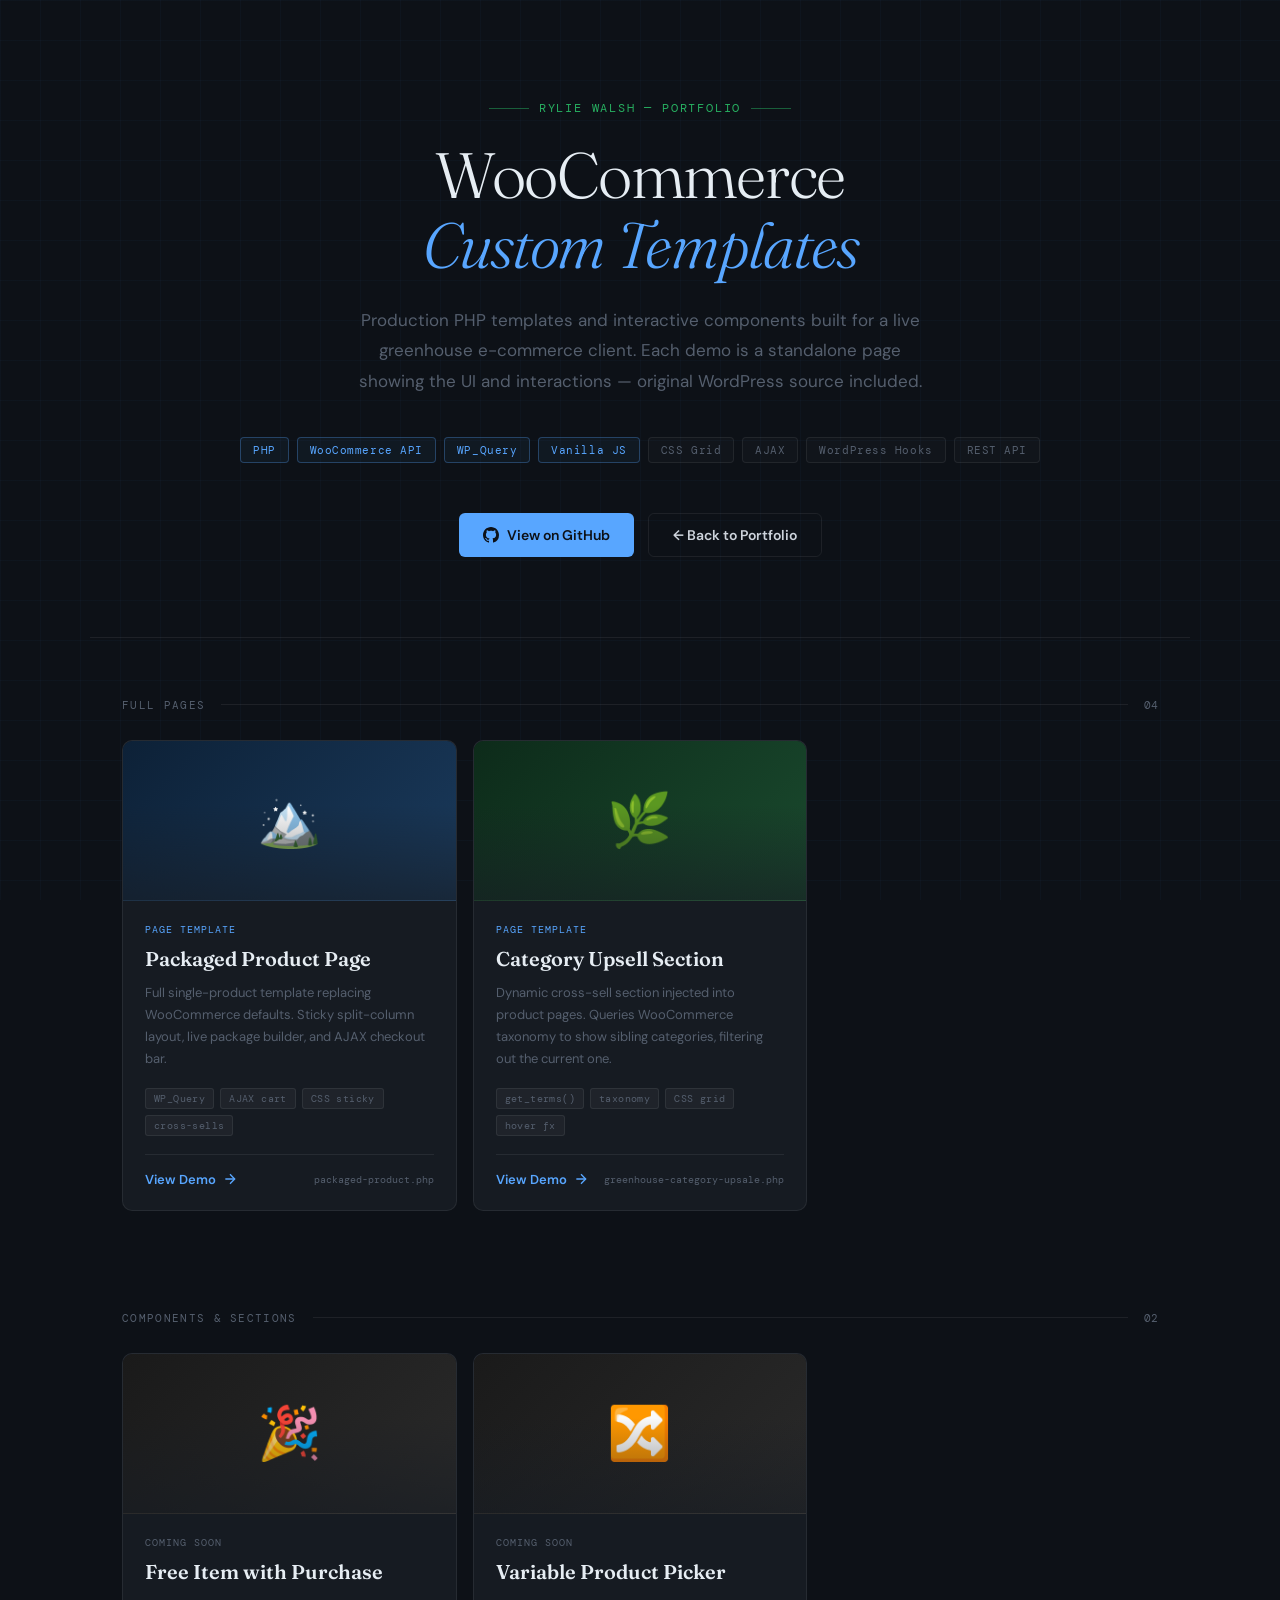
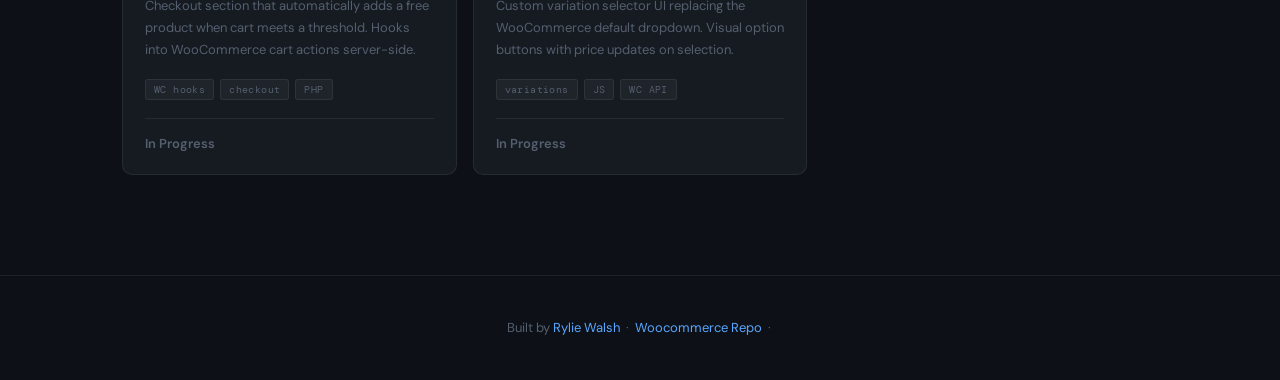
==== index.html @ b9f31f08 "Add index.html Add github pages main navigation and home page" ====
<!DOCTYPE html>
<html lang="en">
<head>
<meta charset="UTF-8">
<meta name="viewport" content="width=device-width, initial-scale=1.0">
<title>WooCommerce Templates — Rylie Walsh</title>
<link rel="preconnect" href="https://fonts.googleapis.com">
<link href="https://fonts.googleapis.com/css2?family=Fraunces:ital,wght@0,300;0,600;0,700;1,300&family=DM+Mono:wght@400;500&family=DM+Sans:wght@400;500;600&display=swap" rel="stylesheet">

<style>
:root {
  --green:  #27ae60;
  --blue:   #3498db;
  --dark:   #0d1117;
  --darker: #090d12;
  --card:   #161b22;
  --border: rgba(255,255,255,0.07);
  --text:   #cdd3db;
  --muted:  #555f6e;
  --accent: #58a6ff;
}

*, *::before, *::after { box-sizing: border-box; margin: 0; padding: 0; }

html { scroll-behavior: smooth; }

body {
  font-family: 'DM Sans', sans-serif;
  background: var(--dark);
  color: var(--text);
  min-height: 100vh;
  overflow-x: hidden;
}

/* ── Background grid ── */
body::before {
  content: '';
  position: fixed;
  inset: 0;
  background-image:
    linear-gradient(rgba(88,166,255,0.03) 1px, transparent 1px),
    linear-gradient(90deg, rgba(88,166,255,0.03) 1px, transparent 1px);
  background-size: 40px 40px;
  pointer-events: none;
  z-index: 0;
}

/* ── Hero ── */
.hero {
  position: relative;
  z-index: 1;
  max-width: 900px;
  margin: 0 auto;
  padding: 100px 32px 80px;
  text-align: center;
}

.hero-eyebrow {
  font-family: 'DM Mono', monospace;
  font-size: 12px;
  letter-spacing: 0.15em;
  text-transform: uppercase;
  color: var(--green);
  margin-bottom: 24px;
  display: flex;
  align-items: center;
  justify-content: center;
  gap: 10px;
}
.hero-eyebrow::before,
.hero-eyebrow::after {
  content: '';
  display: block;
  width: 40px;
  height: 1px;
  background: var(--green);
  opacity: 0.5;
}

.hero h1 {
  font-family: 'Fraunces', serif;
  font-size: clamp(36px, 6vw, 64px);
  font-weight: 300;
  line-height: 1.1;
  color: #e6edf3;
  margin-bottom: 24px;
  letter-spacing: -0.02em;
}
.hero h1 em {
  font-style: italic;
  color: var(--accent);
}

.hero-desc {
  font-size: 17px;
  line-height: 1.8;
  color: var(--muted);
  max-width: 580px;
  margin: 0 auto 40px;
}

.hero-stack {
  display: flex;
  flex-wrap: wrap;
  gap: 8px;
  justify-content: center;
  margin-bottom: 50px;
}
.stack-tag {
  font-family: 'DM Mono', monospace;
  font-size: 11px;
  padding: 5px 12px;
  border-radius: 4px;
  border: 1px solid var(--border);
  color: var(--muted);
  background: rgba(255,255,255,0.02);
  letter-spacing: 0.05em;
}
.stack-tag.hi { border-color: rgba(88,166,255,0.3); color: var(--accent); background: rgba(88,166,255,0.05); }

.hero-links {
  display: flex;
  gap: 14px;
  justify-content: center;
  flex-wrap: wrap;
}
.btn {
  display: inline-flex;
  align-items: center;
  gap: 8px;
  padding: 12px 24px;
  border-radius: 6px;
  font-size: 14px;
  font-weight: 600;
  text-decoration: none;
  transition: all 0.2s;
  cursor: pointer;
  border: none;
}
.btn-primary {
  background: var(--accent);
  color: #0d1117;
}
.btn-primary:hover { background: #79b8ff; transform: translateY(-1px); }
.btn-ghost {
  background: transparent;
  color: var(--text);
  border: 1px solid var(--border);
}
.btn-ghost:hover { border-color: rgba(255,255,255,0.2); background: rgba(255,255,255,0.04); }

/* ── Divider ── */
.divider {
  position: relative;
  z-index: 1;
  max-width: 1100px;
  margin: 0 auto;
  padding: 0 32px;
  border-top: 1px solid var(--border);
}

/* ── Section label ── */
.section-label {
  position: relative;
  z-index: 1;
  max-width: 1100px;
  margin: 60px auto 28px;
  padding: 0 32px;
  display: flex;
  align-items: center;
  gap: 16px;
}
.section-label-text {
  font-family: 'DM Mono', monospace;
  font-size: 11px;
  letter-spacing: 0.12em;
  text-transform: uppercase;
  color: var(--muted);
  white-space: nowrap;
}
.section-label-line {
  flex: 1;
  height: 1px;
  background: var(--border);
}
.section-label-count {
  font-family: 'DM Mono', monospace;
  font-size: 11px;
  color: var(--muted);
}

/* ── Cards grid ── */
.cards-grid {
  position: relative;
  z-index: 1;
  max-width: 1100px;
  margin: 0 auto;
  padding: 0 32px 40px;
  display: grid;
  grid-template-columns: repeat(auto-fill, minmax(320px, 1fr));
  gap: 16px;
}

/* ── Card ── */
.card {
  background: var(--card);
  border: 1px solid var(--border);
  border-radius: 10px;
  overflow: hidden;
  text-decoration: none;
  display: flex;
  flex-direction: column;
  transition: all 0.25s ease;
  position: relative;
}
.card:hover {
  border-color: rgba(88,166,255,0.3);
  transform: translateY(-3px);
  box-shadow: 0 12px 40px rgba(0,0,0,0.4);
}
.card.coming-soon {
  opacity: 0.5;
  cursor: default;
  pointer-events: none;
}

/* Card preview area */
.card-preview {
  height: 160px;
  display: flex;
  align-items: center;
  justify-content: center;
  font-size: 52px;
  position: relative;
  overflow: hidden;
  border-bottom: 1px solid var(--border);
}
.card-preview::after {
  content: '';
  position: absolute;
  inset: 0;
  background: linear-gradient(180deg, transparent 40%, rgba(22,27,34,0.6) 100%);
}

/* Card body */
.card-body { padding: 22px; flex: 1; display: flex; flex-direction: column; }

.card-type {
  font-family: 'DM Mono', monospace;
  font-size: 10px;
  letter-spacing: 0.1em;
  text-transform: uppercase;
  margin-bottom: 10px;
}
.card-type.page  { color: var(--accent); }
.card-type.section { color: var(--green); }
.card-type.coming { color: var(--muted); }

.card-title {
  font-family: 'Fraunces', serif;
  font-size: 20px;
  font-weight: 600;
  color: #e6edf3;
  margin-bottom: 10px;
  line-height: 1.3;
}

.card-desc {
  font-size: 13px;
  color: var(--muted);
  line-height: 1.7;
  flex: 1;
  margin-bottom: 18px;
}

.card-tags {
  display: flex;
  flex-wrap: wrap;
  gap: 6px;
  margin-bottom: 18px;
}
.card-tag {
  font-family: 'DM Mono', monospace;
  font-size: 10px;
  padding: 3px 8px;
  border-radius: 3px;
  background: rgba(255,255,255,0.04);
  border: 1px solid var(--border);
  color: var(--muted);
  letter-spacing: 0.04em;
}

.card-footer {
  display: flex;
  align-items: center;
  justify-content: space-between;
  padding-top: 16px;
  border-top: 1px solid var(--border);
}
.card-link-text {
  font-size: 13px;
  font-weight: 600;
  color: var(--accent);
  display: flex;
  align-items: center;
  gap: 6px;
}
.card.coming-soon .card-link-text { color: var(--muted); }
.card-arrow {
  transition: transform 0.2s;
}
.card:hover .card-arrow { transform: translateX(4px); }

/* ── Footer ── */
.site-footer {
  position: relative;
  z-index: 1;
  border-top: 1px solid var(--border);
  margin-top: 60px;
  padding: 40px 32px;
  text-align: center;
}
.site-footer p {
  font-size: 13px;
  color: var(--muted);
  line-height: 1.8;
}
.site-footer a { color: var(--accent); text-decoration: none; }
.site-footer a:hover { text-decoration: underline; }

/* ── Animations ── */
@keyframes fadeUp {
  from { opacity: 0; transform: translateY(20px); }
  to   { opacity: 1; transform: translateY(0); }
}
.hero { animation: fadeUp 0.6s ease both; }
.card { animation: fadeUp 0.5s ease both; }
.card:nth-child(1) { animation-delay: 0.05s; }
.card:nth-child(2) { animation-delay: 0.10s; }
.card:nth-child(3) { animation-delay: 0.15s; }
.card:nth-child(4) { animation-delay: 0.20s; }
.card:nth-child(5) { animation-delay: 0.25s; }
.card:nth-child(6) { animation-delay: 0.30s; }

/* ── Responsive ── */
@media (max-width: 640px) {
  .hero { padding: 70px 20px 50px; }
  .cards-grid { padding: 0 20px 40px; grid-template-columns: 1fr; }
  .section-label { padding: 0 20px; }
}
</style>
</head>
<body>

<!-- Hero -->
<div class="hero">
  <div class="hero-eyebrow">Rylie Walsh — Portfolio</div>
  <h1>WooCommerce<br><em>Custom Templates</em></h1>
  <p class="hero-desc">
    Production PHP templates and interactive components built for a live greenhouse e-commerce client. Each demo is a standalone page showing the UI and interactions — original WordPress source included.
  </p>
  <div class="hero-stack">
    <span class="stack-tag hi">PHP</span>
    <span class="stack-tag hi">WooCommerce API</span>
    <span class="stack-tag hi">WP_Query</span>
    <span class="stack-tag hi">Vanilla JS</span>
    <span class="stack-tag">CSS Grid</span>
    <span class="stack-tag">AJAX</span>
    <span class="stack-tag">WordPress Hooks</span>
    <span class="stack-tag">REST API</span>
  </div>
  <div class="hero-links">
    <a class="btn btn-primary" href="https://github.com/ryliewalsh/woocommerce" target="_blank">
      <svg width="16" height="16" viewBox="0 0 24 24" fill="currentColor"><path d="M12 0C5.37 0 0 5.37 0 12c0 5.31 3.435 9.795 8.205 11.385.6.105.825-.255.825-.57 0-.285-.015-1.23-.015-2.235-3.015.555-3.795-.735-4.035-1.41-.135-.345-.72-1.41-1.23-1.695-.42-.225-1.02-.78-.015-.795.945-.015 1.62.87 1.845 1.23 1.08 1.815 2.805 1.305 3.495.99.105-.78.42-1.305.765-1.605-2.67-.3-5.46-1.335-5.46-5.925 0-1.305.465-2.385 1.23-3.225-.12-.3-.54-1.53.12-3.18 0 0 1.005-.315 3.3 1.23.96-.27 1.98-.405 3-.405s2.04.135 3 .405c2.295-1.56 3.3-1.23 3.3-1.23.66 1.65.24 2.88.12 3.18.765.84 1.23 1.905 1.23 3.225 0 4.605-2.805 5.625-5.475 5.925.435.375.81 1.095.81 2.22 0 1.605-.015 2.895-.015 3.3 0 .315.225.69.825.57A12.02 12.02 0 0 0 24 12c0-6.63-5.37-12-12-12z"/></svg>
      View on GitHub
    </a>
    <a class="btn btn-ghost" href="https://ryliewalsh.github.io" target="_blank">
      ← Back to Portfolio
    </a>
  </div>
</div>

<div class="divider"></div>

<!-- Pages section -->
<div class="section-label">
  <span class="section-label-text">Full Pages</span>
  <div class="section-label-line"></div>
  <span class="section-label-count">04</span>
</div>

<div class="cards-grid">

  <!-- Card 1: Custom Product Page -->
  <a class="card" href="product-pages/packaged-product-demo.html">
    <div class="card-preview" style="background: linear-gradient(135deg, #0d2137 0%, #1a3a5c 100%);">
      🏔️
    </div>
    <div class="card-body">
      <div class="card-type page">Page Template</div>
      <div class="card-title">Packaged Product Page</div>
      <p class="card-desc">Full single-product template replacing WooCommerce defaults. Sticky split-column layout, live package builder, and AJAX checkout bar.</p>
      <div class="card-tags">
        <span class="card-tag">WP_Query</span>
        <span class="card-tag">AJAX cart</span>
        <span class="card-tag">CSS sticky</span>
        <span class="card-tag">cross-sells</span>
      </div>
      <div class="card-footer">
        <span class="card-link-text">
          View Demo
          <svg class="card-arrow" width="16" height="16" viewBox="0 0 24 24" fill="none" stroke="currentColor" stroke-width="2"><line x1="5" y1="12" x2="19" y2="12"/><polyline points="12 5 19 12 12 19"/></svg>
        </span>
        <span style="font-family:'DM Mono',monospace;font-size:10px;color:var(--muted);">packaged-product.php</span>
      </div>
    </div>
  </a>

  <!-- Card 2: Category Upsell -->
  <a class="card" href="category-upsell/demo.html">
    <div class="card-preview" style="background: linear-gradient(135deg, #0d2b1a 0%, #1a4a2e 100%);">
      🌿
    </div>
    <div class="card-body">
      <div class="card-type page">Page Template</div>
      <div class="card-title">Category Upsell Section</div>
      <p class="card-desc">Dynamic cross-sell section injected into product pages. Queries WooCommerce taxonomy to show sibling categories, filtering out the current one.</p>
      <div class="card-tags">
        <span class="card-tag">get_terms()</span>
        <span class="card-tag">taxonomy</span>
        <span class="card-tag">CSS grid</span>
        <span class="card-tag">hover fx</span>
      </div>
      <div class="card-footer">
        <span class="card-link-text">
          View Demo
          <svg class="card-arrow" width="16" height="16" viewBox="0 0 24 24" fill="none" stroke="currentColor" stroke-width="2"><line x1="5" y1="12" x2="19" y2="12"/><polyline points="12 5 19 12 12 19"/></svg>
        </span>
        <span style="font-family:'DM Mono',monospace;font-size:10px;color:var(--muted);">greenhouse-category-upsale.php</span>
      </div>
    </div>
  </a>



</div>

<!-- Sections section -->
<div class="section-label">
  <span class="section-label-text">Components & Sections</span>
  <div class="section-label-line"></div>
  <span class="section-label-count">02</span>
</div>

<div class="cards-grid">

  <!-- Card 5: Free Item with Purchase -->
  <div class="card coming-soon">
    <div class="card-preview" style="background: linear-gradient(135deg, #1a1a1a 0%, #2a2a2a 100%);">
      🎉
    </div>
    <div class="card-body">
      <div class="card-type coming">Coming Soon</div>
      <div class="card-title">Free Item with Purchase</div>
      <p class="card-desc">Checkout section that automatically adds a free product when cart meets a threshold. Hooks into WooCommerce cart actions server-side.</p>
      <div class="card-tags">
        <span class="card-tag">WC hooks</span>
        <span class="card-tag">checkout</span>
        <span class="card-tag">PHP</span>
      </div>
      <div class="card-footer">
        <span class="card-link-text">In Progress</span>
      </div>
    </div>
  </div>

  <!-- Card 6: Variable Picker -->
  <div class="card coming-soon">
    <div class="card-preview" style="background: linear-gradient(135deg, #1a1a1a 0%, #2a2a2a 100%);">
      🔀
    </div>
    <div class="card-body">
      <div class="card-type coming">Coming Soon</div>
      <div class="card-title">Variable Product Picker</div>
      <p class="card-desc">Custom variation selector UI replacing the WooCommerce default dropdown. Visual option buttons with price updates on selection.</p>
      <div class="card-tags">
        <span class="card-tag">variations</span>
        <span class="card-tag">JS</span>
        <span class="card-tag">WC API</span>
      </div>
      <div class="card-footer">
        <span class="card-link-text">In Progress</span>
      </div>
    </div>
  </div>

</div>

<!-- Footer -->
<div class="site-footer">
  <p>
    Built by <a href="https://github.com/ryliewalsh" target="_blank">Rylie Walsh</a> &nbsp;·&nbsp;
    <a href="https://github.com/ryliewalsh/woocommerce" target="_blank">Woocommerce Repo</a> &nbsp;·&nbsp;
  </p>
</div>

</body>
</html>
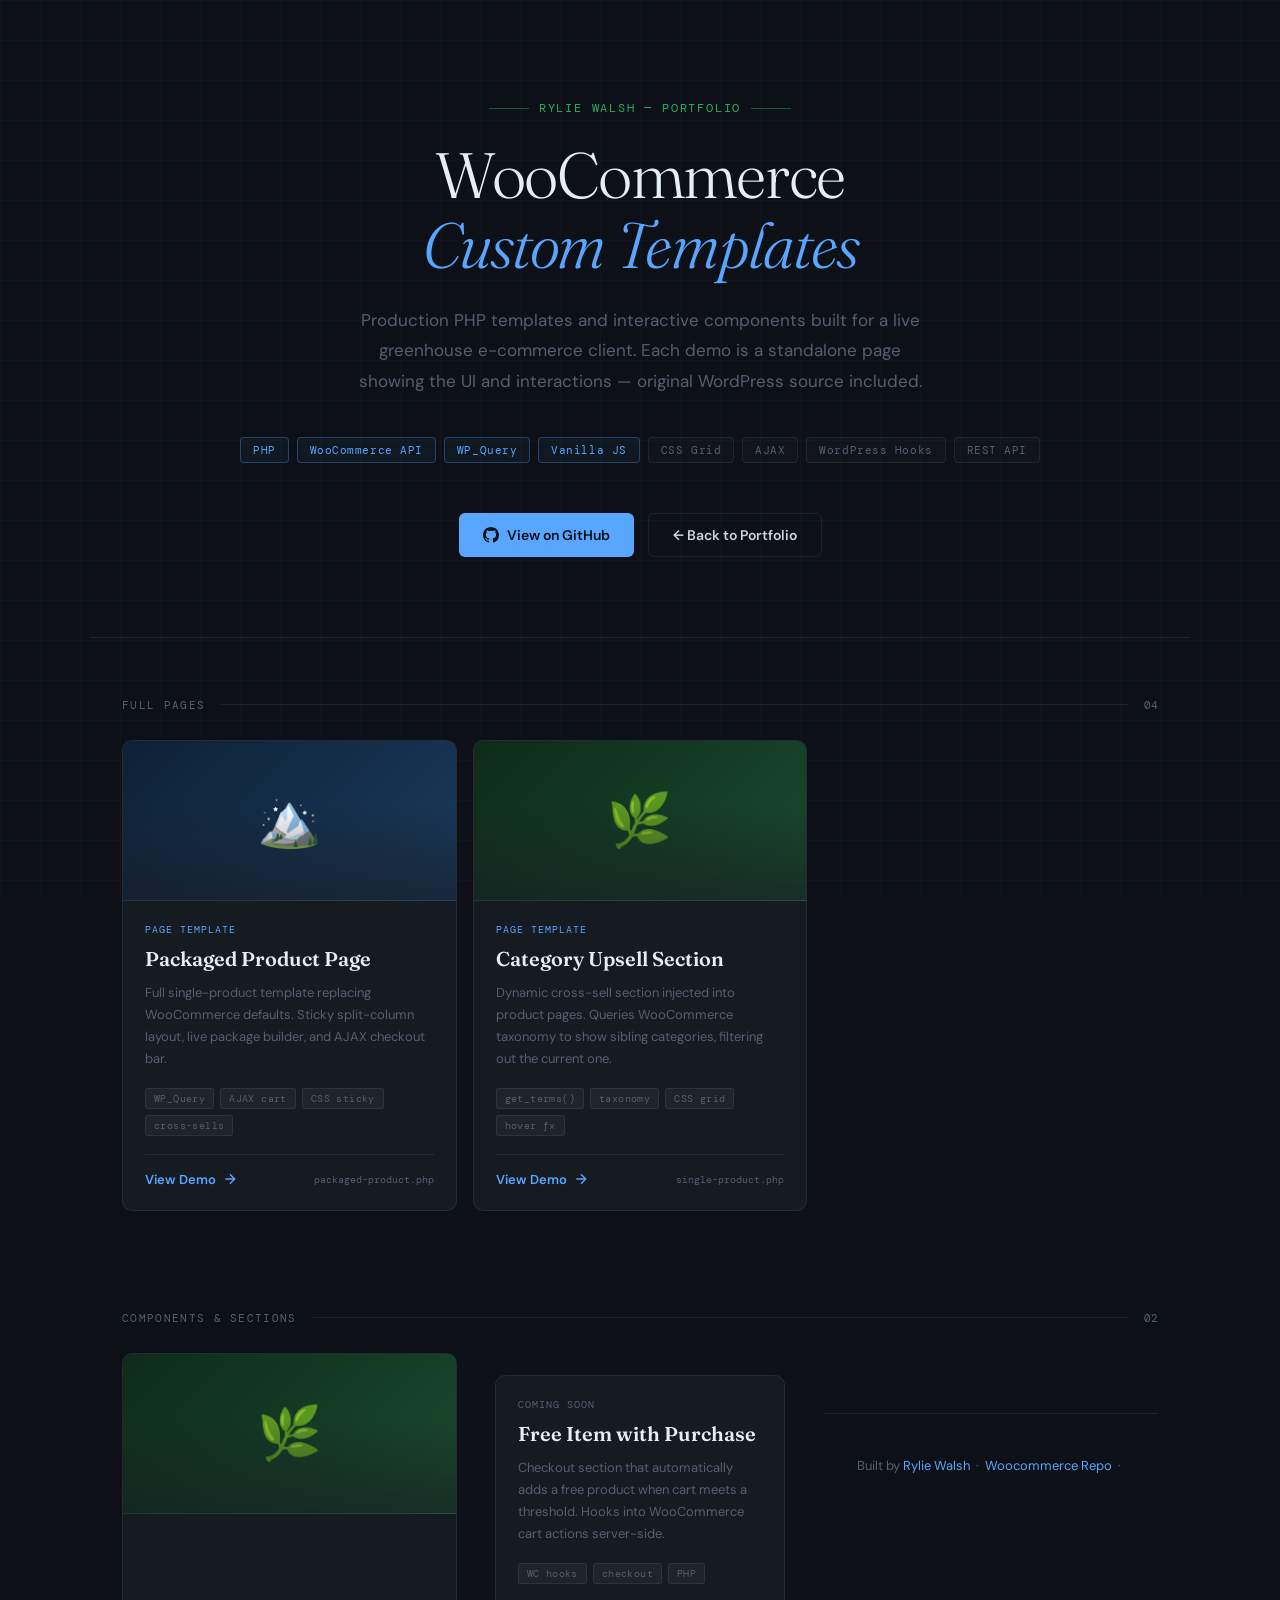
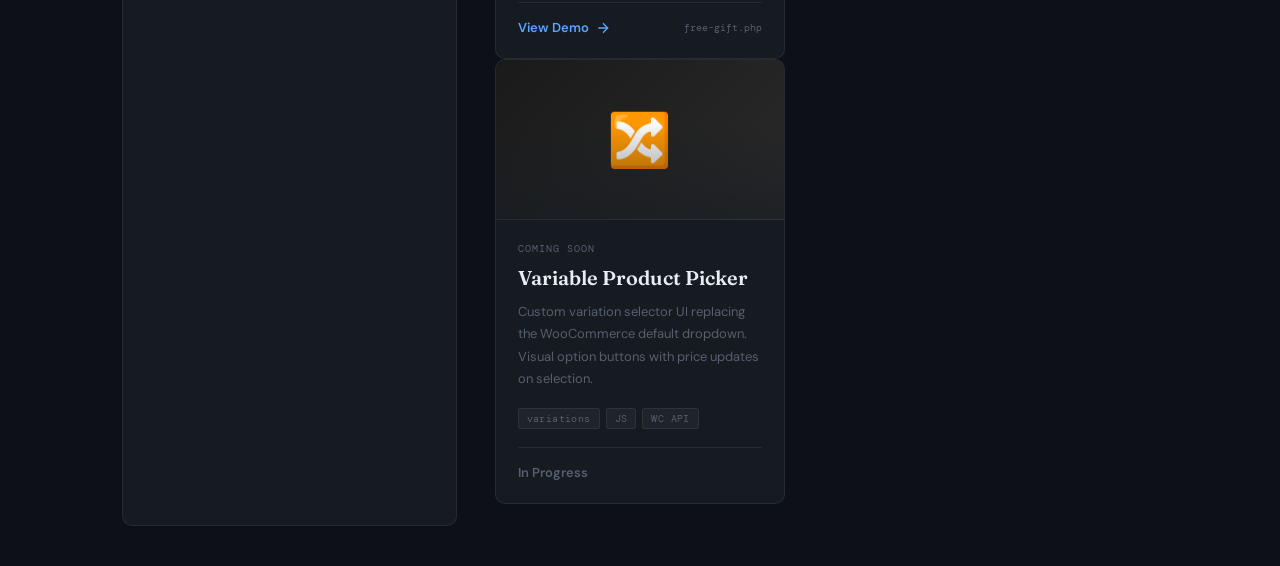
==== commit a34b412d: "Update card descriptions and links in index.html" ====
--- a/index.html
+++ b/index.html
@@ -391,7 +391,7 @@
 
 <div class="cards-grid">
 
-  <!-- Card 1: Custom Product Page -->
+  <!-- Card 1: Packaged Product  -->
   <a class="card" href="product-pages/packaged-product-demo.html">
     <div class="card-preview" style="background: linear-gradient(135deg, #0d2137 0%, #1a3a5c 100%);">
       🏔️
@@ -416,8 +416,8 @@
     </div>
   </a>
 
-  <!-- Card 2: Category Upsell -->
-  <a class="card" href="category-upsell/demo.html">
+  <!-- Card 2: Single Product w/ upsells -->
+  <a class="card" href="product-pages/single-product-demo.html">
     <div class="card-preview" style="background: linear-gradient(135deg, #0d2b1a 0%, #1a4a2e 100%);">
       🌿
     </div>
@@ -436,7 +436,7 @@
           View Demo
           <svg class="card-arrow" width="16" height="16" viewBox="0 0 24 24" fill="none" stroke="currentColor" stroke-width="2"><line x1="5" y1="12" x2="19" y2="12"/><polyline points="12 5 19 12 12 19"/></svg>
         </span>
-        <span style="font-family:'DM Mono',monospace;font-size:10px;color:var(--muted);">greenhouse-category-upsale.php</span>
+        <span style="font-family:'DM Mono',monospace;font-size:10px;color:var(--muted);">single-product.php</span>
       </div>
     </div>
   </a>
@@ -454,12 +454,13 @@
 
 <div class="cards-grid">
 
-  <!-- Card 5: Free Item with Purchase -->
-  <div class="card coming-soon">
-    <div class="card-preview" style="background: linear-gradient(135deg, #1a1a1a 0%, #2a2a2a 100%);">
-      🎉
+   <!-- Card : Free with purchase -->
+  <a class="card" href="snippets/free-gift-demo.html">
+    <div class="card-preview" style="background: linear-gradient(135deg, #0d2b1a 0%, #1a4a2e 100%);">
+      🌿
     </div>
     <div class="card-body">
+     <div class="card-body">
       <div class="card-type coming">Coming Soon</div>
       <div class="card-title">Free Item with Purchase</div>
       <p class="card-desc">Checkout section that automatically adds a free product when cart meets a threshold. Hooks into WooCommerce cart actions server-side.</p>
@@ -469,10 +470,15 @@
         <span class="card-tag">PHP</span>
       </div>
       <div class="card-footer">
-        <span class="card-link-text">In Progress</span>
-      </div>
-    </div>
-  </div>
+        <span class="card-link-text">
+          View Demo
+          <svg class="card-arrow" width="16" height="16" viewBox="0 0 24 24" fill="none" stroke="currentColor" stroke-width="2"><line x1="5" y1="12" x2="19" y2="12"/><polyline points="12 5 19 12 12 19"/></svg>
+        </span>
+        <span style="font-family:'DM Mono',monospace;font-size:10px;color:var(--muted);">free-gift.php</span>
+      </div>
+    </div>
+  </a>
+
 
   <!-- Card 6: Variable Picker -->
   <div class="card coming-soon">
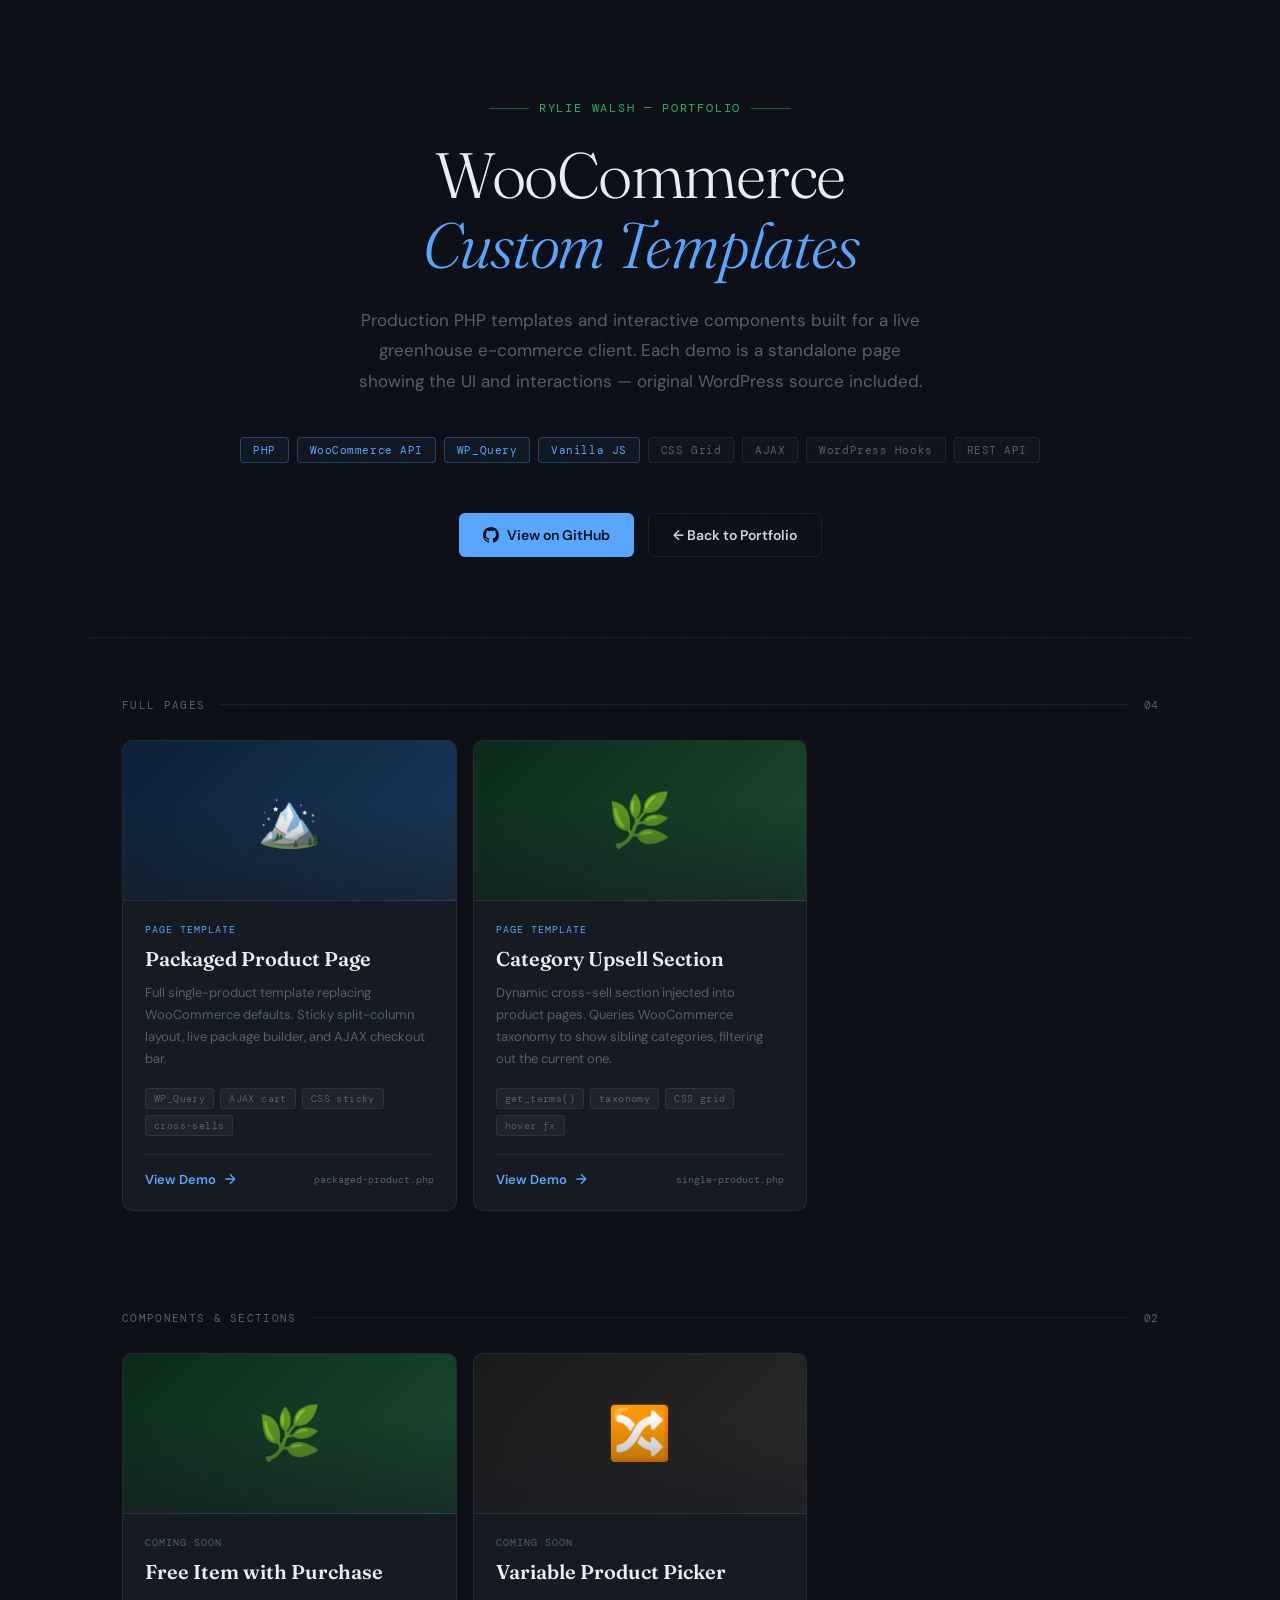
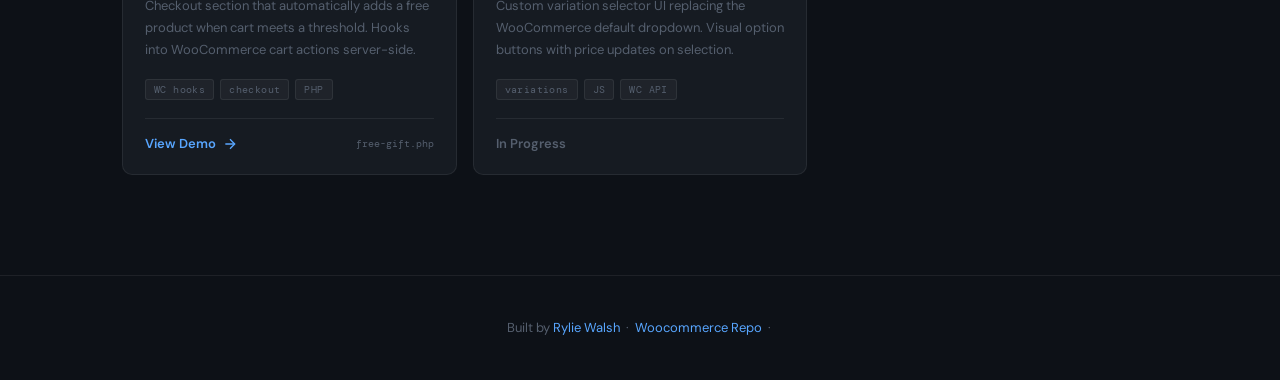
==== commit 47d018b6: "Remove redundant card body div in index.html" ====
--- a/index.html
+++ b/index.html
@@ -459,7 +459,6 @@
     <div class="card-preview" style="background: linear-gradient(135deg, #0d2b1a 0%, #1a4a2e 100%);">
       🌿
     </div>
-    <div class="card-body">
      <div class="card-body">
       <div class="card-type coming">Coming Soon</div>
       <div class="card-title">Free Item with Purchase</div>
@@ -499,8 +498,8 @@
       </div>
     </div>
   </div>
-
 </div>
+
 
 <!-- Footer -->
 <div class="site-footer">
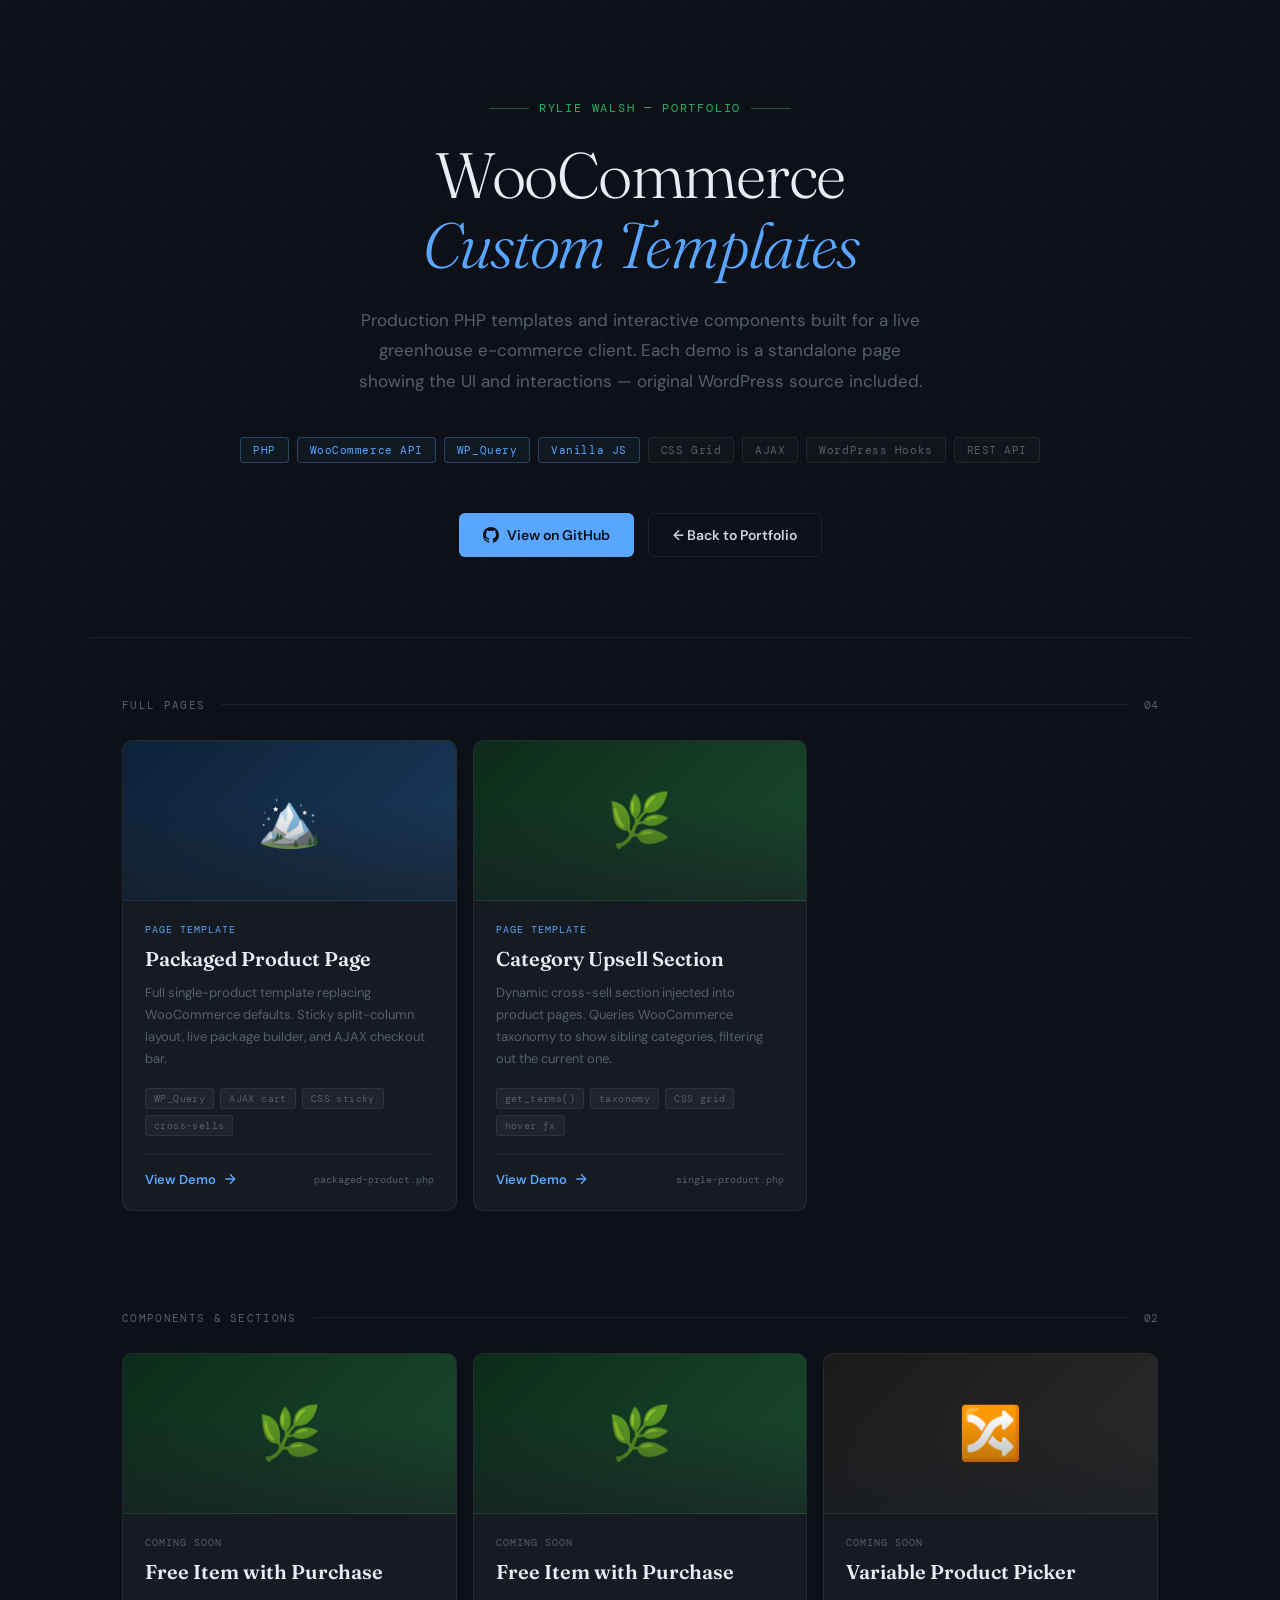
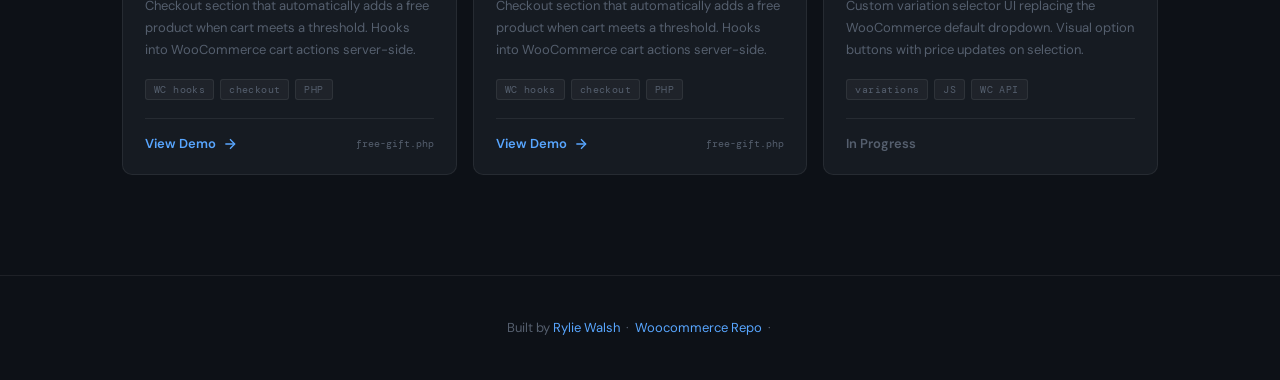
==== commit 02d14126: "Add hero card Added a new card for a free item with purchase, including demo link and description." ====
--- a/index.html
+++ b/index.html
@@ -441,8 +441,6 @@
     </div>
   </a>
 
-
-
 </div>
 
 <!-- Sections section -->
@@ -454,12 +452,12 @@
 
 <div class="cards-grid">
 
-   <!-- Card : Free with purchase -->
+  <!-- Card: Free with purchase -->
   <a class="card" href="snippets/free-gift-demo.html">
     <div class="card-preview" style="background: linear-gradient(135deg, #0d2b1a 0%, #1a4a2e 100%);">
       🌿
     </div>
-     <div class="card-body">
+    <div class="card-body">
       <div class="card-type coming">Coming Soon</div>
       <div class="card-title">Free Item with Purchase</div>
       <p class="card-desc">Checkout section that automatically adds a free product when cart meets a threshold. Hooks into WooCommerce cart actions server-side.</p>
@@ -477,9 +475,31 @@
       </div>
     </div>
   </a>
-
-
-  <!-- Card 6: Variable Picker -->
+    <!-- Card: Free with purchase -->
+  <a class="card" href="demo/hero.html">
+    <div class="card-preview" style="background: linear-gradient(135deg, #0d2b1a 0%, #1a4a2e 100%);">
+      🌿
+    </div>
+    <div class="card-body">
+      <div class="card-type coming">Coming Soon</div>
+      <div class="card-title">Free Item with Purchase</div>
+      <p class="card-desc">Checkout section that automatically adds a free product when cart meets a threshold. Hooks into WooCommerce cart actions server-side.</p>
+      <div class="card-tags">
+        <span class="card-tag">WC hooks</span>
+        <span class="card-tag">checkout</span>
+        <span class="card-tag">PHP</span>
+      </div>
+      <div class="card-footer">
+        <span class="card-link-text">
+          View Demo
+          <svg class="card-arrow" width="16" height="16" viewBox="0 0 24 24" fill="none" stroke="currentColor" stroke-width="2"><line x1="5" y1="12" x2="19" y2="12"/><polyline points="12 5 19 12 12 19"/></svg>
+        </span>
+        <span style="font-family:'DM Mono',monospace;font-size:10px;color:var(--muted);">free-gift.php</span>
+      </div>
+    </div>
+  </a>
+
+  <!-- Card: Variable Picker -->
   <div class="card coming-soon">
     <div class="card-preview" style="background: linear-gradient(135deg, #1a1a1a 0%, #2a2a2a 100%);">
       🔀
@@ -498,8 +518,8 @@
       </div>
     </div>
   </div>
+
 </div>
-
 
 <!-- Footer -->
 <div class="site-footer">
